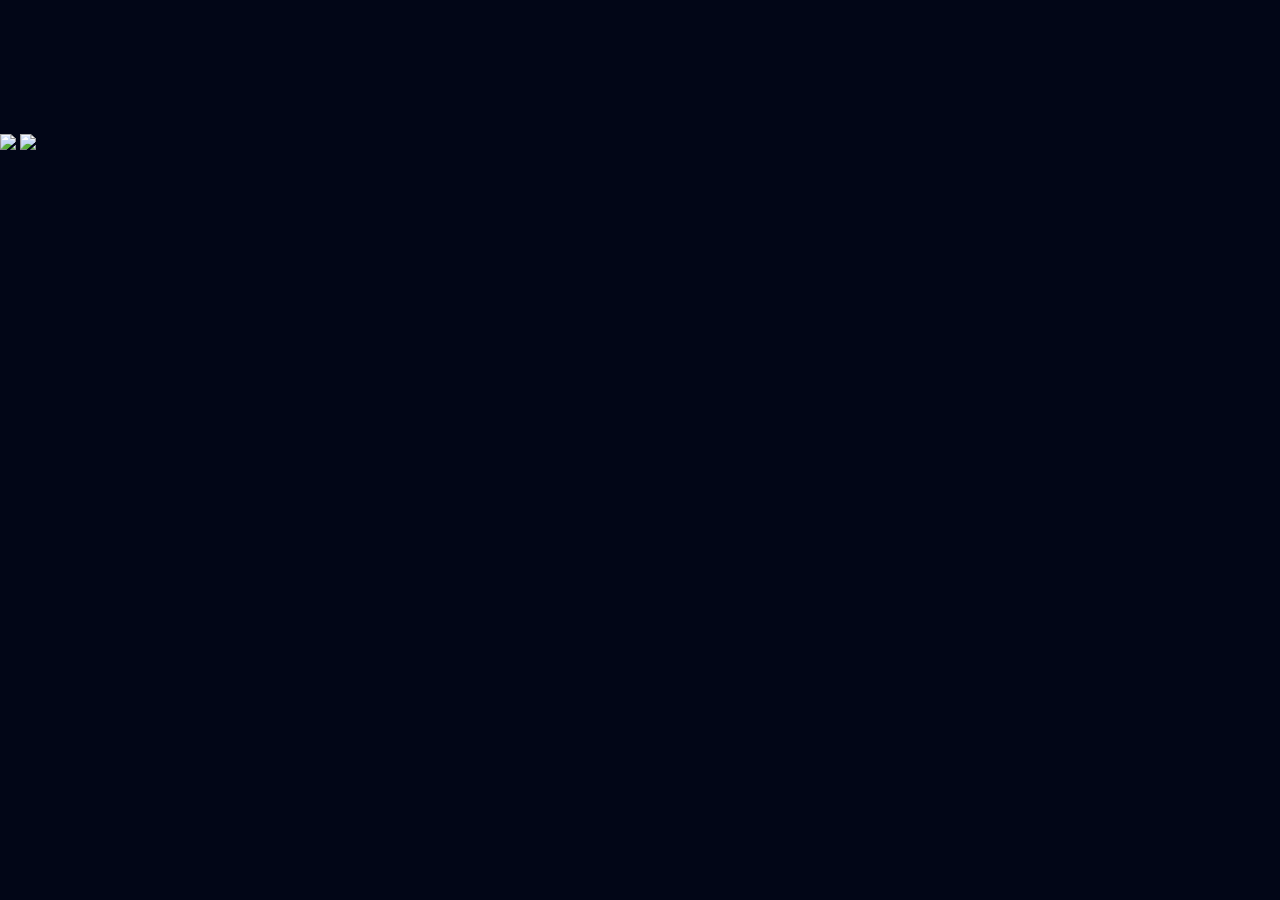
==== index.html @ 62adc8a5 "Add files via upload" ====
<!DOCTYPE html>
<html lang="fr">
<head>
  <meta charset="UTF-8" />
  <meta name="viewport" content="width=device-width, initial-scale=1.0" />
  <title>UniPop VR Hub</title>
  <link rel="stylesheet" href="style.css" />
  <script src="https://aframe.io/releases/1.6.0/aframe.min.js"></script>
</head>
<body>
  <a-scene vr-mode-ui="enabled: true" renderer="antialias: true; colorManagement: true" background="color: #020617">
    <a-assets>
      <img id="hub-bg" src="assets/hub-bg.jpg" />
      <img id="logo" src="assets/logo-unipop.png" />
      <video id="video-langues" src="videos/langues.mp4" crossorigin="anonymous" playsinline webkit-playsinline></video>
      <video id="video-ia" src="videos/ia.mp4" crossorigin="anonymous" playsinline webkit-playsinline></video>
      <video id="video-creativite" src="videos/creativite.mp4" crossorigin="anonymous" playsinline webkit-playsinline></video>
      <video id="video-bienetre" src="videos/bien-etre.mp4" crossorigin="anonymous" playsinline webkit-playsinline></video>
      <video id="video-cuisine" src="videos/cuisine.mp4" crossorigin="anonymous" playsinline webkit-playsinline></video>
    </a-assets>
    <a-entity id="cameraRig">
      <a-camera position="0 1.6 0" look-controls wasd-controls="enabled: false">
        <a-cursor fuse="true" fuse-timeout="900" color="#ffffff" raycaster="objects: .clickable"></a-cursor>
      </a-camera>
    </a-entity>
    <a-sky id="sky" src="#hub-bg" rotation="0 -90 0"></a-sky>
    <a-entity id="hub"></a-entity>
    <a-entity id="videoUI" visible="false"></a-entity>
  </a-scene>
  <script src="app.js"></script>
</body>
</html>
---- style.css ----
html,body{margin:0;padding:0;overflow:hidden;background:#020617;font-family:Arial,Helvetica,sans-serif;}
.a-enter-vr-button{background:rgba(0,0,0,.75)!important;border-radius:14px!important;}
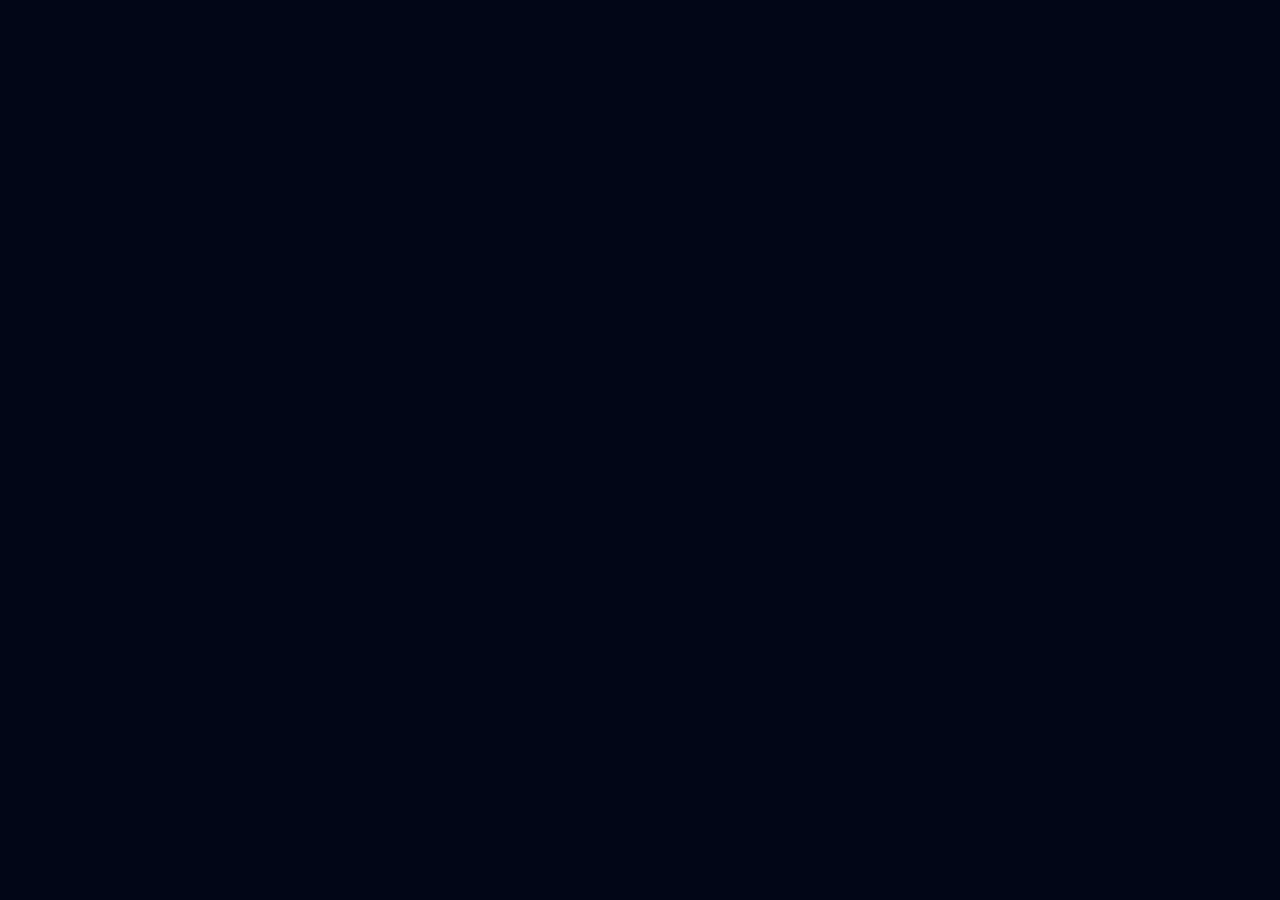
==== commit d0fb72d7: "Add files via upload" ====
--- a/index.html
+++ b/index.html
@@ -3,30 +3,120 @@
 <head>
   <meta charset="UTF-8" />
   <meta name="viewport" content="width=device-width, initial-scale=1.0" />
+
   <title>UniPop VR Hub</title>
+
   <link rel="stylesheet" href="style.css" />
   <script src="https://aframe.io/releases/1.6.0/aframe.min.js"></script>
 </head>
+
 <body>
-  <a-scene vr-mode-ui="enabled: true" renderer="antialias: true; colorManagement: true" background="color: #020617">
+  <a-scene
+    vr-mode-ui="enabled: true"
+    renderer="antialias: true; colorManagement: true"
+    background="color: #020617"
+  >
+
     <a-assets>
-      <img id="hub-bg" src="assets/hub-bg.jpg" />
-      <img id="logo" src="assets/logo-unipop.png" />
-      <video id="video-langues" src="videos/langues.mp4" crossorigin="anonymous" playsinline webkit-playsinline></video>
-      <video id="video-ia" src="videos/ia.mp4" crossorigin="anonymous" playsinline webkit-playsinline></video>
-      <video id="video-creativite" src="videos/creativite.mp4" crossorigin="anonymous" playsinline webkit-playsinline></video>
-      <video id="video-bienetre" src="videos/bien-etre.mp4" crossorigin="anonymous" playsinline webkit-playsinline></video>
-      <video id="video-cuisine" src="videos/cuisine.mp4" crossorigin="anonymous" playsinline webkit-playsinline></video>
+      <video id="video-langues" src="videos/langues.mp4" crossorigin="anonymous" playsinline webkit-playsinline preload="auto"></video>
+      <video id="video-ia" src="videos/ia.mp4" crossorigin="anonymous" playsinline webkit-playsinline preload="auto"></video>
+      <video id="video-creativite" src="videos/creativite.mp4" crossorigin="anonymous" playsinline webkit-playsinline preload="auto"></video>
+      <video id="video-bienetre" src="videos/bien-etre.mp4" crossorigin="anonymous" playsinline webkit-playsinline preload="auto"></video>
+      <video id="video-cuisine" src="videos/cuisine.mp4" crossorigin="anonymous" playsinline webkit-playsinline preload="auto"></video>
     </a-assets>
+
+    <a-sky id="sky" color="#020617"></a-sky>
+
+    <a-entity id="stars"></a-entity>
+
     <a-entity id="cameraRig">
       <a-camera position="0 1.6 0" look-controls wasd-controls="enabled: false">
-        <a-cursor fuse="true" fuse-timeout="900" color="#ffffff" raycaster="objects: .clickable"></a-cursor>
+        <a-cursor
+          fuse="true"
+          fuse-timeout="900"
+          color="#ffffff"
+          raycaster="objects: .clickable"
+          geometry="primitive: ring; radiusInner: 0.012; radiusOuter: 0.022"
+          material="color: white; shader: flat"
+        ></a-cursor>
       </a-camera>
     </a-entity>
-    <a-sky id="sky" src="#hub-bg" rotation="0 -90 0"></a-sky>
-    <a-entity id="hub"></a-entity>
-    <a-entity id="videoUI" visible="false"></a-entity>
+
+    <a-entity id="hub">
+
+      <a-entity position="0 2.95 -4">
+        <a-text
+          value="UniPop"
+          align="center"
+          color="#ffffff"
+          width="5"
+          font="kelsonsans"
+        ></a-text>
+      </a-entity>
+
+      <a-entity position="0 2.5 -4">
+        <a-text
+          value="Hub immersif 360"
+          align="center"
+          color="#7dd3fc"
+          width="4.5"
+        ></a-text>
+      </a-entity>
+
+      <a-entity position="0 2.12 -4">
+        <a-text
+          value="Choisissez une experience"
+          align="center"
+          color="#c7d2fe"
+          width="4"
+        ></a-text>
+      </a-entity>
+
+      <a-entity class="category clickable" data-video="video-langues" position="-2.35 1.25 -4">
+        <a-rounded-card color="#123c69"></a-rounded-card>
+        <a-text value="Langues" align="center" position="0 0.03 0.04" color="#ffffff" width="4"></a-text>
+      </a-entity>
+
+      <a-entity class="category clickable" data-video="video-ia" position="0 1.25 -4">
+        <a-rounded-card color="#5b21b6"></a-rounded-card>
+        <a-text value="IA" align="center" position="0 0.03 0.04" color="#ffffff" width="4"></a-text>
+      </a-entity>
+
+      <a-entity class="category clickable" data-video="video-creativite" position="2.35 1.25 -4">
+        <a-rounded-card color="#be123c"></a-rounded-card>
+        <a-text value="Creativite" align="center" position="0 0.03 0.04" color="#ffffff" width="4"></a-text>
+      </a-entity>
+
+      <a-entity class="category clickable" data-video="video-bienetre" position="-1.15 0.35 -4">
+        <a-rounded-card color="#047857"></a-rounded-card>
+        <a-text value="Bien-etre" align="center" position="0 0.03 0.04" color="#ffffff" width="4"></a-text>
+      </a-entity>
+
+      <a-entity class="category clickable" data-video="video-cuisine" position="1.15 0.35 -4">
+        <a-rounded-card color="#c2410c"></a-rounded-card>
+        <a-text value="Cuisine" align="center" position="0 0.03 0.04" color="#ffffff" width="4"></a-text>
+      </a-entity>
+
+      <a-entity position="0 -0.55 -4">
+        <a-text
+          value="Regardez une categorie pendant 1 seconde pour lancer la video"
+          align="center"
+          color="#94a3b8"
+          width="4.5"
+        ></a-text>
+      </a-entity>
+
+    </a-entity>
+
+    <a-entity id="videoUI" visible="false">
+      <a-entity id="backButton" class="clickable" position="0 2.65 -3">
+        <a-plane width="2.25" height="0.55" color="#000000" opacity="0.82" material="shader: flat"></a-plane>
+        <a-text value="Retour au Hub" align="center" position="0 0 0.03" color="#ffffff" width="4"></a-text>
+      </a-entity>
+    </a-entity>
+
   </a-scene>
+
   <script src="app.js"></script>
 </body>
-</html>+</html>
--- a/style.css
+++ b/style.css
@@ -1,2 +1,13 @@
-html,body{margin:0;padding:0;overflow:hidden;background:#020617;font-family:Arial,Helvetica,sans-serif;}
-.a-enter-vr-button{background:rgba(0,0,0,.75)!important;border-radius:14px!important;}+html,
+body {
+  margin: 0;
+  padding: 0;
+  overflow: hidden;
+  background: #020617;
+  font-family: Arial, Helvetica, sans-serif;
+}
+
+.a-enter-vr-button {
+  background: rgba(0, 0, 0, 0.8) !important;
+  border-radius: 14px !important;
+}
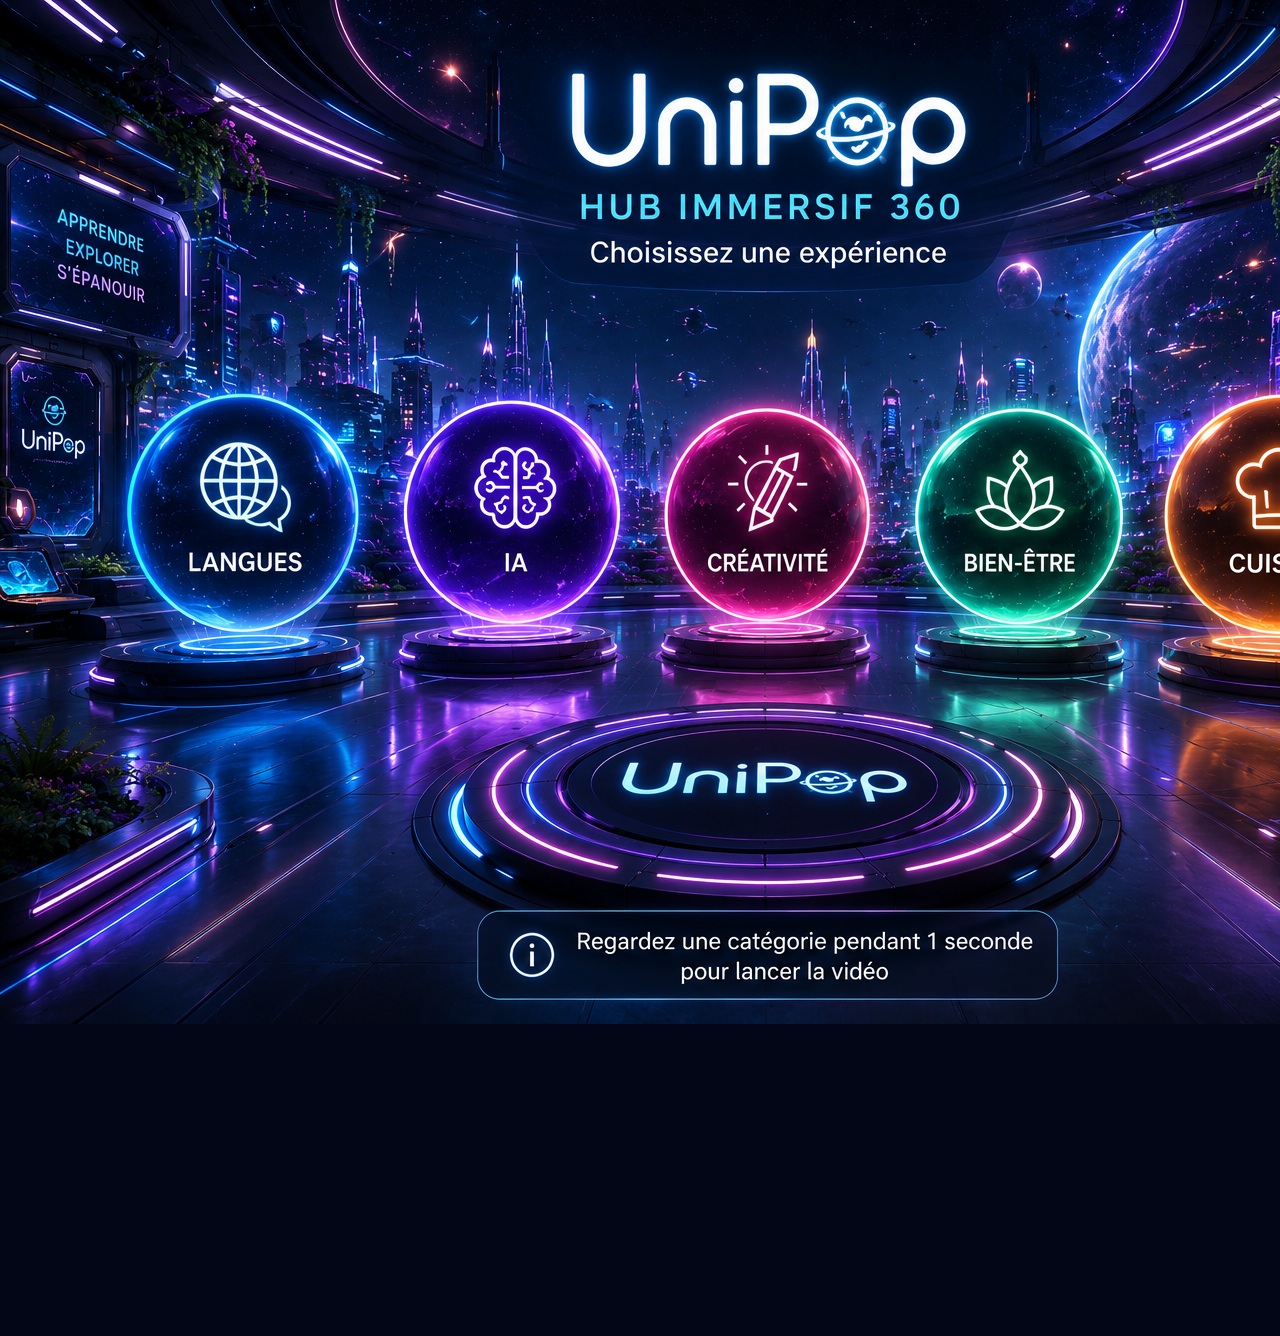
==== commit e299d239: "Add files via upload" ====
--- a/index.html
+++ b/index.html
@@ -4,7 +4,7 @@
   <meta charset="UTF-8" />
   <meta name="viewport" content="width=device-width, initial-scale=1.0" />
 
-  <title>UniPop VR Hub</title>
+  <title>UniPop VR Hub 360</title>
 
   <link rel="stylesheet" href="style.css" />
   <script src="https://aframe.io/releases/1.6.0/aframe.min.js"></script>
@@ -13,11 +13,13 @@
 <body>
   <a-scene
     vr-mode-ui="enabled: true"
-    renderer="antialias: true; colorManagement: true"
+    renderer="antialias: true; colorManagement: true; physicallyCorrectLights: true"
     background="color: #020617"
   >
 
-    <a-assets>
+    <a-assets timeout="30000">
+      <img id="hub-bg" src="assets/unipop-hub-bg.png" />
+
       <video id="video-langues" src="videos/langues.mp4" crossorigin="anonymous" playsinline webkit-playsinline preload="auto"></video>
       <video id="video-ia" src="videos/ia.mp4" crossorigin="anonymous" playsinline webkit-playsinline preload="auto"></video>
       <video id="video-creativite" src="videos/creativite.mp4" crossorigin="anonymous" playsinline webkit-playsinline preload="auto"></video>
@@ -25,93 +27,89 @@
       <video id="video-cuisine" src="videos/cuisine.mp4" crossorigin="anonymous" playsinline webkit-playsinline preload="auto"></video>
     </a-assets>
 
-    <a-sky id="sky" color="#020617"></a-sky>
-
-    <a-entity id="stars"></a-entity>
+    <a-sky id="videoSky" color="#020617"></a-sky>
 
     <a-entity id="cameraRig">
-      <a-camera position="0 1.6 0" look-controls wasd-controls="enabled: false">
+      <a-camera id="camera" position="0 1.6 0" look-controls wasd-controls="enabled: false">
         <a-cursor
+          id="cursor"
           fuse="true"
-          fuse-timeout="900"
+          fuse-timeout="1000"
           color="#ffffff"
           raycaster="objects: .clickable"
-          geometry="primitive: ring; radiusInner: 0.012; radiusOuter: 0.022"
-          material="color: white; shader: flat"
+          geometry="primitive: ring; radiusInner: 0.011; radiusOuter: 0.022"
+          material="color: #ffffff; shader: flat"
         ></a-cursor>
       </a-camera>
     </a-entity>
 
-    <a-entity id="hub">
+    <a-entity id="hubRoot" position="0 1.6 -5.4">
 
-      <a-entity position="0 2.95 -4">
-        <a-text
-          value="UniPop"
-          align="center"
-          color="#ffffff"
-          width="5"
-          font="kelsonsans"
-        ></a-text>
+      <a-plane
+        id="hubImage"
+        src="#hub-bg"
+        width="9.8"
+        height="5.5125"
+        position="0 0 0"
+        material="shader: flat; transparent: false"
+      ></a-plane>
+
+      <a-entity id="hotspot-langues" class="clickable hotspot" data-video="video-langues" position="-3.35 -0.92 0.06">
+        <a-circle radius="0.72" material="color: #00aaff; opacity: 0.05; transparent: true; shader: flat"></a-circle>
       </a-entity>
 
-      <a-entity position="0 2.5 -4">
-        <a-text
-          value="Hub immersif 360"
-          align="center"
-          color="#7dd3fc"
-          width="4.5"
-        ></a-text>
+      <a-entity id="hotspot-ia" class="clickable hotspot" data-video="video-ia" position="-1.66 -0.86 0.06">
+        <a-circle radius="0.70" material="color: #b100ff; opacity: 0.05; transparent: true; shader: flat"></a-circle>
       </a-entity>
 
-      <a-entity position="0 2.12 -4">
-        <a-text
-          value="Choisissez une experience"
-          align="center"
-          color="#c7d2fe"
-          width="4"
-        ></a-text>
+      <a-entity id="hotspot-creativite" class="clickable hotspot" data-video="video-creativite" position="0.02 -0.82 0.06">
+        <a-circle radius="0.72" material="color: #ff2bbf; opacity: 0.05; transparent: true; shader: flat"></a-circle>
       </a-entity>
 
-      <a-entity class="category clickable" data-video="video-langues" position="-2.35 1.25 -4">
-        <a-rounded-card color="#123c69"></a-rounded-card>
-        <a-text value="Langues" align="center" position="0 0.03 0.04" color="#ffffff" width="4"></a-text>
+      <a-entity id="hotspot-bienetre" class="clickable hotspot" data-video="video-bienetre" position="1.73 -0.84 0.06">
+        <a-circle radius="0.70" material="color: #00ffd0; opacity: 0.05; transparent: true; shader: flat"></a-circle>
       </a-entity>
 
-      <a-entity class="category clickable" data-video="video-ia" position="0 1.25 -4">
-        <a-rounded-card color="#5b21b6"></a-rounded-card>
-        <a-text value="IA" align="center" position="0 0.03 0.04" color="#ffffff" width="4"></a-text>
+      <a-entity id="hotspot-cuisine" class="clickable hotspot" data-video="video-cuisine" position="3.42 -0.86 0.06">
+        <a-circle radius="0.70" material="color: #ff8a00; opacity: 0.05; transparent: true; shader: flat"></a-circle>
       </a-entity>
 
-      <a-entity class="category clickable" data-video="video-creativite" position="2.35 1.25 -4">
-        <a-rounded-card color="#be123c"></a-rounded-card>
-        <a-text value="Creativite" align="center" position="0 0.03 0.04" color="#ffffff" width="4"></a-text>
-      </a-entity>
-
-      <a-entity class="category clickable" data-video="video-bienetre" position="-1.15 0.35 -4">
-        <a-rounded-card color="#047857"></a-rounded-card>
-        <a-text value="Bien-etre" align="center" position="0 0.03 0.04" color="#ffffff" width="4"></a-text>
-      </a-entity>
-
-      <a-entity class="category clickable" data-video="video-cuisine" position="1.15 0.35 -4">
-        <a-rounded-card color="#c2410c"></a-rounded-card>
-        <a-text value="Cuisine" align="center" position="0 0.03 0.04" color="#ffffff" width="4"></a-text>
-      </a-entity>
-
-      <a-entity position="0 -0.55 -4">
-        <a-text
-          value="Regardez une categorie pendant 1 seconde pour lancer la video"
-          align="center"
-          color="#94a3b8"
-          width="4.5"
-        ></a-text>
+      <a-entity id="debugNames" visible="false">
+        <a-text value="LANGUES" position="-3.35 -1.65 0.1" align="center" color="#ffffff" width="2"></a-text>
+        <a-text value="IA" position="-1.66 -1.65 0.1" align="center" color="#ffffff" width="2"></a-text>
+        <a-text value="CREATIVITE" position="0.02 -1.65 0.1" align="center" color="#ffffff" width="2"></a-text>
+        <a-text value="BIEN-ETRE" position="1.73 -1.65 0.1" align="center" color="#ffffff" width="2"></a-text>
+        <a-text value="CUISINE" position="3.42 -1.65 0.1" align="center" color="#ffffff" width="2"></a-text>
       </a-entity>
 
     </a-entity>
 
     <a-entity id="videoUI" visible="false">
-      <a-entity id="backButton" class="clickable" position="0 2.65 -3">
-        <a-plane width="2.25" height="0.55" color="#000000" opacity="0.82" material="shader: flat"></a-plane>
-        <a-text value="Retour au Hub" align="center" position="0 0 0.03" color="#ffffff" width="4"></a-text>
+      <a-entity id="backButton" class="clickable" position="0 2.9 -3">
+        <a-plane
+          width="2.55"
+          height="0.58"
+          color="#000814"
+          opacity="0.86"
+          material="shader: flat; transparent: true"
+        ></a-plane>
+
+        <a-plane
+          width="2.62"
+          height="0.65"
+          position="0 0 -0.01"
+          color="#38bdf8"
+          opacity="0.18"
+          material="shader: flat; transparent: true"
+        ></a-plane>
+
+        <a-text
+          value="Retour au Hub"
+          align="center"
+          position="0 0 0.04"
+          color="#ffffff"
+          width="4"
+        ></a-text>
       </a-entity>
     </a-entity>
 
--- a/style.css
+++ b/style.css
@@ -8,6 +8,10 @@
 }
 
 .a-enter-vr-button {
-  background: rgba(0, 0, 0, 0.8) !important;
+  background: rgba(0, 0, 0, 0.82) !important;
   border-radius: 14px !important;
 }
+
+.a-enter-vr-button:hover {
+  background: rgba(14, 165, 233, 0.85) !important;
+}
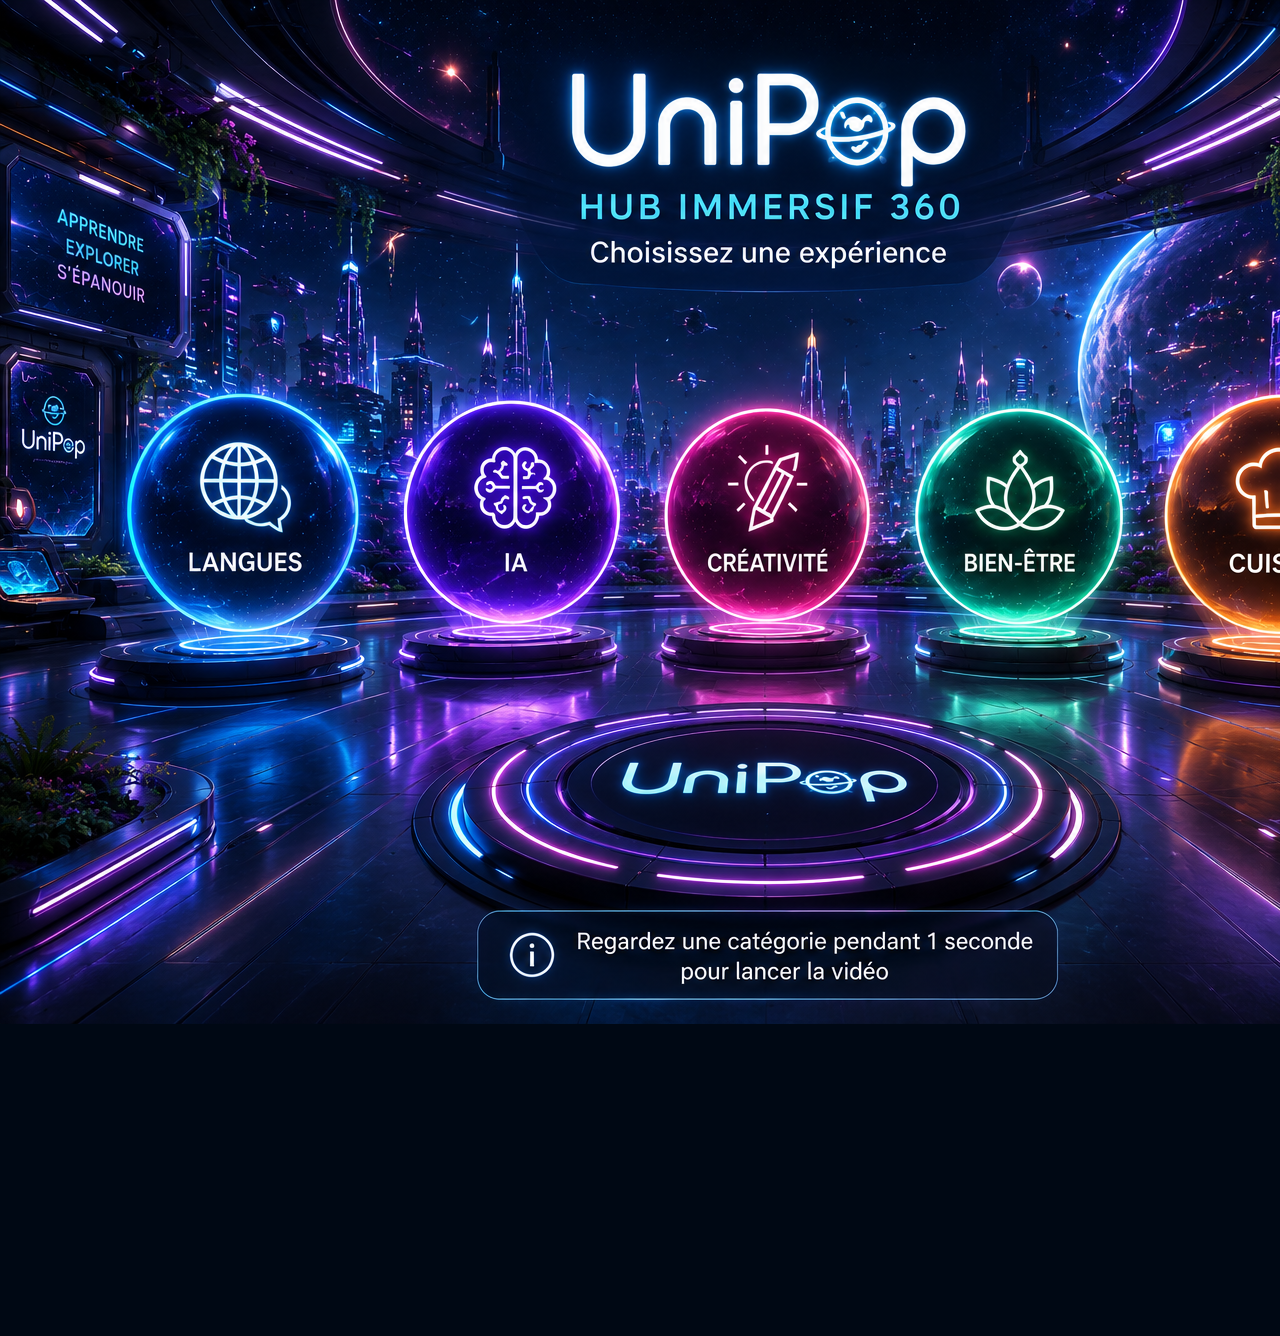
==== commit bd87d42d: "Add files via upload" ====
--- a/index.html
+++ b/index.html
@@ -4,7 +4,7 @@
   <meta charset="UTF-8" />
   <meta name="viewport" content="width=device-width, initial-scale=1.0" />
 
-  <title>UniPop VR Hub 360</title>
+  <title>UniPop VR Hub</title>
 
   <link rel="stylesheet" href="style.css" />
   <script src="https://aframe.io/releases/1.6.0/aframe.min.js"></script>
@@ -13,12 +13,12 @@
 <body>
   <a-scene
     vr-mode-ui="enabled: true"
-    renderer="antialias: true; colorManagement: true; physicallyCorrectLights: true"
-    background="color: #020617"
+    renderer="antialias: true; colorManagement: true"
+    background="color: #000814"
   >
 
     <a-assets timeout="30000">
-      <img id="hub-bg" src="assets/unipop-hub-bg.png" />
+      <img id="hub-bg" src="assets/hub.jpg" />
 
       <video id="video-langues" src="videos/langues.mp4" crossorigin="anonymous" playsinline webkit-playsinline preload="auto"></video>
       <video id="video-ia" src="videos/ia.mp4" crossorigin="anonymous" playsinline webkit-playsinline preload="auto"></video>
@@ -27,89 +27,42 @@
       <video id="video-cuisine" src="videos/cuisine.mp4" crossorigin="anonymous" playsinline webkit-playsinline preload="auto"></video>
     </a-assets>
 
-    <a-sky id="videoSky" color="#020617"></a-sky>
+    <a-sky id="videoSky" color="#000814"></a-sky>
 
-    <a-entity id="cameraRig">
-      <a-camera id="camera" position="0 1.6 0" look-controls wasd-controls="enabled: false">
-        <a-cursor
-          id="cursor"
-          fuse="true"
-          fuse-timeout="1000"
-          color="#ffffff"
-          raycaster="objects: .clickable"
-          geometry="primitive: ring; radiusInner: 0.011; radiusOuter: 0.022"
-          material="color: #ffffff; shader: flat"
-        ></a-cursor>
-      </a-camera>
-    </a-entity>
+    <a-camera position="0 1.6 0" look-controls wasd-controls="enabled: false">
+      <a-cursor
+        fuse="true"
+        fuse-timeout="900"
+        color="#ffffff"
+        raycaster="objects: .clickable"
+        geometry="primitive: ring; radiusInner: 0.012; radiusOuter: 0.024"
+        material="color: #ffffff; shader: flat"
+      ></a-cursor>
+    </a-camera>
 
-    <a-entity id="hubRoot" position="0 1.6 -5.4">
+    <a-entity id="hub" position="0 1.6 -4.2">
 
       <a-plane
-        id="hubImage"
         src="#hub-bg"
-        width="9.8"
-        height="5.5125"
+        width="7.8"
+        height="4.3875"
         position="0 0 0"
-        material="shader: flat; transparent: false"
+        material="shader: flat"
       ></a-plane>
 
-      <a-entity id="hotspot-langues" class="clickable hotspot" data-video="video-langues" position="-3.35 -0.92 0.06">
-        <a-circle radius="0.72" material="color: #00aaff; opacity: 0.05; transparent: true; shader: flat"></a-circle>
-      </a-entity>
-
-      <a-entity id="hotspot-ia" class="clickable hotspot" data-video="video-ia" position="-1.66 -0.86 0.06">
-        <a-circle radius="0.70" material="color: #b100ff; opacity: 0.05; transparent: true; shader: flat"></a-circle>
-      </a-entity>
-
-      <a-entity id="hotspot-creativite" class="clickable hotspot" data-video="video-creativite" position="0.02 -0.82 0.06">
-        <a-circle radius="0.72" material="color: #ff2bbf; opacity: 0.05; transparent: true; shader: flat"></a-circle>
-      </a-entity>
-
-      <a-entity id="hotspot-bienetre" class="clickable hotspot" data-video="video-bienetre" position="1.73 -0.84 0.06">
-        <a-circle radius="0.70" material="color: #00ffd0; opacity: 0.05; transparent: true; shader: flat"></a-circle>
-      </a-entity>
-
-      <a-entity id="hotspot-cuisine" class="clickable hotspot" data-video="video-cuisine" position="3.42 -0.86 0.06">
-        <a-circle radius="0.70" material="color: #ff8a00; opacity: 0.05; transparent: true; shader: flat"></a-circle>
-      </a-entity>
-
-      <a-entity id="debugNames" visible="false">
-        <a-text value="LANGUES" position="-3.35 -1.65 0.1" align="center" color="#ffffff" width="2"></a-text>
-        <a-text value="IA" position="-1.66 -1.65 0.1" align="center" color="#ffffff" width="2"></a-text>
-        <a-text value="CREATIVITE" position="0.02 -1.65 0.1" align="center" color="#ffffff" width="2"></a-text>
-        <a-text value="BIEN-ETRE" position="1.73 -1.65 0.1" align="center" color="#ffffff" width="2"></a-text>
-        <a-text value="CUISINE" position="3.42 -1.65 0.1" align="center" color="#ffffff" width="2"></a-text>
-      </a-entity>
+      <!-- Unsichtbare Klickzonen über den 5 Kugeln -->
+      <a-circle class="clickable hotspot" data-video="video-langues" position="-2.9 -0.65 0.04" radius="0.58" material="opacity: 0; transparent: true"></a-circle>
+      <a-circle class="clickable hotspot" data-video="video-ia" position="-1.45 -0.65 0.04" radius="0.58" material="opacity: 0; transparent: true"></a-circle>
+      <a-circle class="clickable hotspot" data-video="video-creativite" position="0 -0.65 0.04" radius="0.58" material="opacity: 0; transparent: true"></a-circle>
+      <a-circle class="clickable hotspot" data-video="video-bienetre" position="1.45 -0.65 0.04" radius="0.58" material="opacity: 0; transparent: true"></a-circle>
+      <a-circle class="clickable hotspot" data-video="video-cuisine" position="2.9 -0.65 0.04" radius="0.58" material="opacity: 0; transparent: true"></a-circle>
 
     </a-entity>
 
     <a-entity id="videoUI" visible="false">
-      <a-entity id="backButton" class="clickable" position="0 2.9 -3">
-        <a-plane
-          width="2.55"
-          height="0.58"
-          color="#000814"
-          opacity="0.86"
-          material="shader: flat; transparent: true"
-        ></a-plane>
-
-        <a-plane
-          width="2.62"
-          height="0.65"
-          position="0 0 -0.01"
-          color="#38bdf8"
-          opacity="0.18"
-          material="shader: flat; transparent: true"
-        ></a-plane>
-
-        <a-text
-          value="Retour au Hub"
-          align="center"
-          position="0 0 0.04"
-          color="#ffffff"
-          width="4"
-        ></a-text>
+      <a-entity id="backButton" class="clickable" position="0 2.75 -3">
+        <a-plane width="2.5" height="0.6" color="#000000" opacity="0.78" material="shader: flat; transparent: true"></a-plane>
+        <a-text value="Retour au Hub" align="center" position="0 0 0.04" color="#ffffff" width="4"></a-text>
       </a-entity>
     </a-entity>
 
--- a/style.css
+++ b/style.css
@@ -3,15 +3,10 @@
   margin: 0;
   padding: 0;
   overflow: hidden;
-  background: #020617;
-  font-family: Arial, Helvetica, sans-serif;
+  background: #000814;
 }
 
 .a-enter-vr-button {
-  background: rgba(0, 0, 0, 0.82) !important;
+  background: rgba(0, 0, 0, 0.8) !important;
   border-radius: 14px !important;
 }
-
-.a-enter-vr-button:hover {
-  background: rgba(14, 165, 233, 0.85) !important;
-}
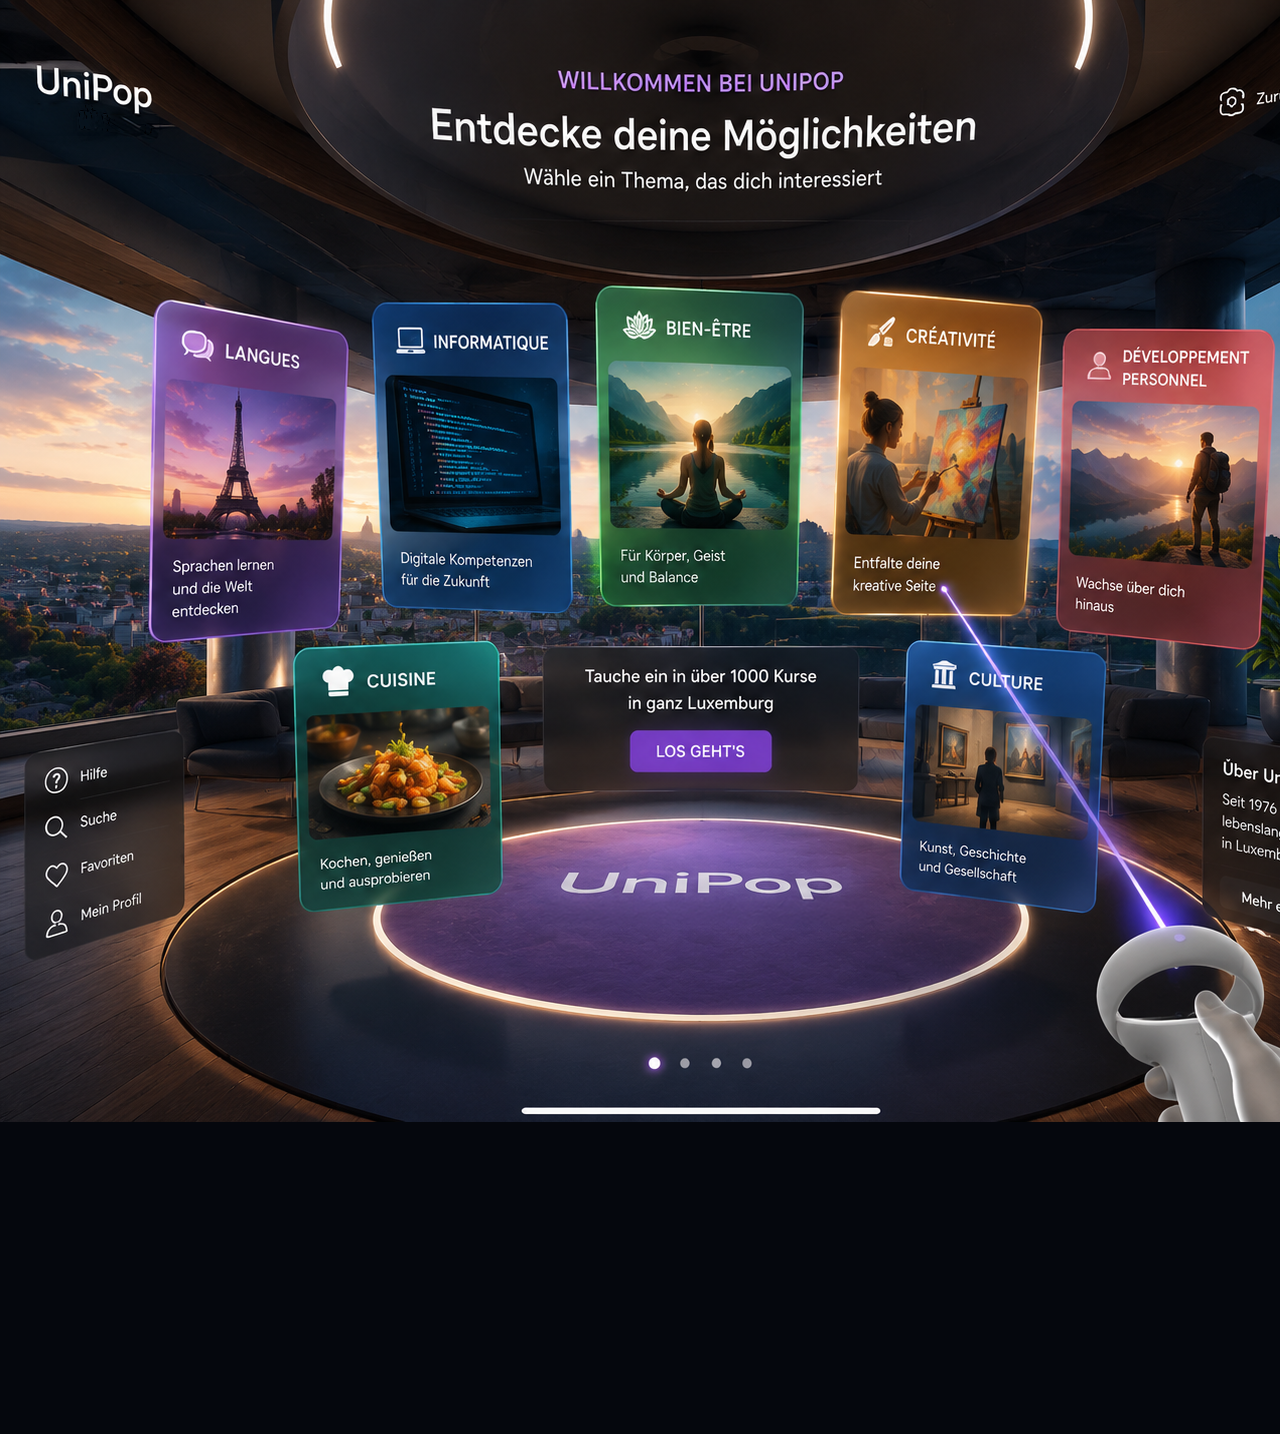
==== commit 021de52e: "Add files via upload" ====
--- a/index.html
+++ b/index.html
@@ -14,28 +14,31 @@
   <a-scene
     vr-mode-ui="enabled: true"
     renderer="antialias: true; colorManagement: true"
-    background="color: #000814"
+    background="color: #05070d"
   >
 
     <a-assets timeout="30000">
-      <img id="hub-bg" src="assets/hub.jpg" />
+      <img id="hub-bg" src="assets/unipop-hub.png" />
 
       <video id="video-langues" src="videos/langues.mp4" crossorigin="anonymous" playsinline webkit-playsinline preload="auto"></video>
-      <video id="video-ia" src="videos/ia.mp4" crossorigin="anonymous" playsinline webkit-playsinline preload="auto"></video>
+      <video id="video-informatique" src="videos/informatique.mp4" crossorigin="anonymous" playsinline webkit-playsinline preload="auto"></video>
+      <video id="video-bienetre" src="videos/bien-etre.mp4" crossorigin="anonymous" playsinline webkit-playsinline preload="auto"></video>
       <video id="video-creativite" src="videos/creativite.mp4" crossorigin="anonymous" playsinline webkit-playsinline preload="auto"></video>
-      <video id="video-bienetre" src="videos/bien-etre.mp4" crossorigin="anonymous" playsinline webkit-playsinline preload="auto"></video>
+      <video id="video-developpement" src="videos/developpement-personnel.mp4" crossorigin="anonymous" playsinline webkit-playsinline preload="auto"></video>
       <video id="video-cuisine" src="videos/cuisine.mp4" crossorigin="anonymous" playsinline webkit-playsinline preload="auto"></video>
+      <video id="video-culture" src="videos/culture.mp4" crossorigin="anonymous" playsinline webkit-playsinline preload="auto"></video>
     </a-assets>
 
-    <a-sky id="videoSky" color="#000814"></a-sky>
+    <a-sky id="videoSky" color="#05070d"></a-sky>
 
     <a-camera position="0 1.6 0" look-controls wasd-controls="enabled: false">
       <a-cursor
+        id="cursor"
         fuse="true"
         fuse-timeout="900"
         color="#ffffff"
         raycaster="objects: .clickable"
-        geometry="primitive: ring; radiusInner: 0.012; radiusOuter: 0.024"
+        geometry="primitive: ring; radiusInner: 0.011; radiusOuter: 0.024"
         material="color: #ffffff; shader: flat"
       ></a-cursor>
     </a-camera>
@@ -43,25 +46,33 @@
     <a-entity id="hub" position="0 1.6 -4.2">
 
       <a-plane
+        id="hubImage"
         src="#hub-bg"
-        width="7.8"
-        height="4.3875"
+        width="8.8"
+        height="7.042511"
         position="0 0 0"
         material="shader: flat"
       ></a-plane>
 
-      <!-- Unsichtbare Klickzonen über den 5 Kugeln -->
-      <a-circle class="clickable hotspot" data-video="video-langues" position="-2.9 -0.65 0.04" radius="0.58" material="opacity: 0; transparent: true"></a-circle>
-      <a-circle class="clickable hotspot" data-video="video-ia" position="-1.45 -0.65 0.04" radius="0.58" material="opacity: 0; transparent: true"></a-circle>
-      <a-circle class="clickable hotspot" data-video="video-creativite" position="0 -0.65 0.04" radius="0.58" material="opacity: 0; transparent: true"></a-circle>
-      <a-circle class="clickable hotspot" data-video="video-bienetre" position="1.45 -0.65 0.04" radius="0.58" material="opacity: 0; transparent: true"></a-circle>
-      <a-circle class="clickable hotspot" data-video="video-cuisine" position="2.9 -0.65 0.04" radius="0.58" material="opacity: 0; transparent: true"></a-circle>
+      <!-- Unsichtbare Klickzonen exakt auf den Karten -->
+      <a-plane class="clickable hotspot" data-video="video-langues" position="-2.72 0.62 0.05" width="1.18" height="1.52" material="opacity: 0; transparent: true"></a-plane>
+      <a-plane class="clickable hotspot" data-video="video-informatique" position="-1.37 0.77 0.05" width="1.18" height="1.50" material="opacity: 0; transparent: true"></a-plane>
+      <a-plane class="clickable hotspot" data-video="video-bienetre" position="0.00 0.85 0.05" width="1.18" height="1.50" material="opacity: 0; transparent: true"></a-plane>
+      <a-plane class="clickable hotspot" data-video="video-creativite" position="1.36 0.77 0.05" width="1.18" height="1.50" material="opacity: 0; transparent: true"></a-plane>
+      <a-plane class="clickable hotspot" data-video="video-developpement" position="2.72 0.62 0.05" width="1.18" height="1.52" material="opacity: 0; transparent: true"></a-plane>
+
+      <a-plane class="clickable hotspot" data-video="video-cuisine" position="-1.76 -1.06 0.05" width="1.18" height="1.50" material="opacity: 0; transparent: true"></a-plane>
+      <a-plane class="clickable hotspot" data-video="video-culture" position="1.95 -1.06 0.05" width="1.18" height="1.50" material="opacity: 0; transparent: true"></a-plane>
+
+      <a-plane id="startButton" class="clickable" position="0 -0.82 0.06" width="1.55" height="0.42" material="opacity: 0; transparent: true"></a-plane>
+      <a-plane id="backStartButton" class="clickable" position="3.62 2.18 0.06" width="1.35" height="0.35" material="opacity: 0; transparent: true"></a-plane>
 
     </a-entity>
 
     <a-entity id="videoUI" visible="false">
-      <a-entity id="backButton" class="clickable" position="0 2.75 -3">
-        <a-plane width="2.5" height="0.6" color="#000000" opacity="0.78" material="shader: flat; transparent: true"></a-plane>
+      <a-entity id="backButton" class="clickable" position="0 2.8 -3">
+        <a-plane width="2.55" height="0.62" color="#05070d" opacity="0.88" material="shader: flat; transparent: true"></a-plane>
+        <a-plane width="2.65" height="0.72" position="0 0 -0.01" color="#a855f7" opacity="0.22" material="shader: flat; transparent: true"></a-plane>
         <a-text value="Retour au Hub" align="center" position="0 0 0.04" color="#ffffff" width="4"></a-text>
       </a-entity>
     </a-entity>
--- a/style.css
+++ b/style.css
@@ -3,10 +3,14 @@
   margin: 0;
   padding: 0;
   overflow: hidden;
-  background: #000814;
+  background: #05070d;
 }
 
 .a-enter-vr-button {
-  background: rgba(0, 0, 0, 0.8) !important;
+  background: rgba(0, 0, 0, 0.82) !important;
   border-radius: 14px !important;
 }
+
+.a-enter-vr-button:hover {
+  background: rgba(168, 85, 247, 0.88) !important;
+}
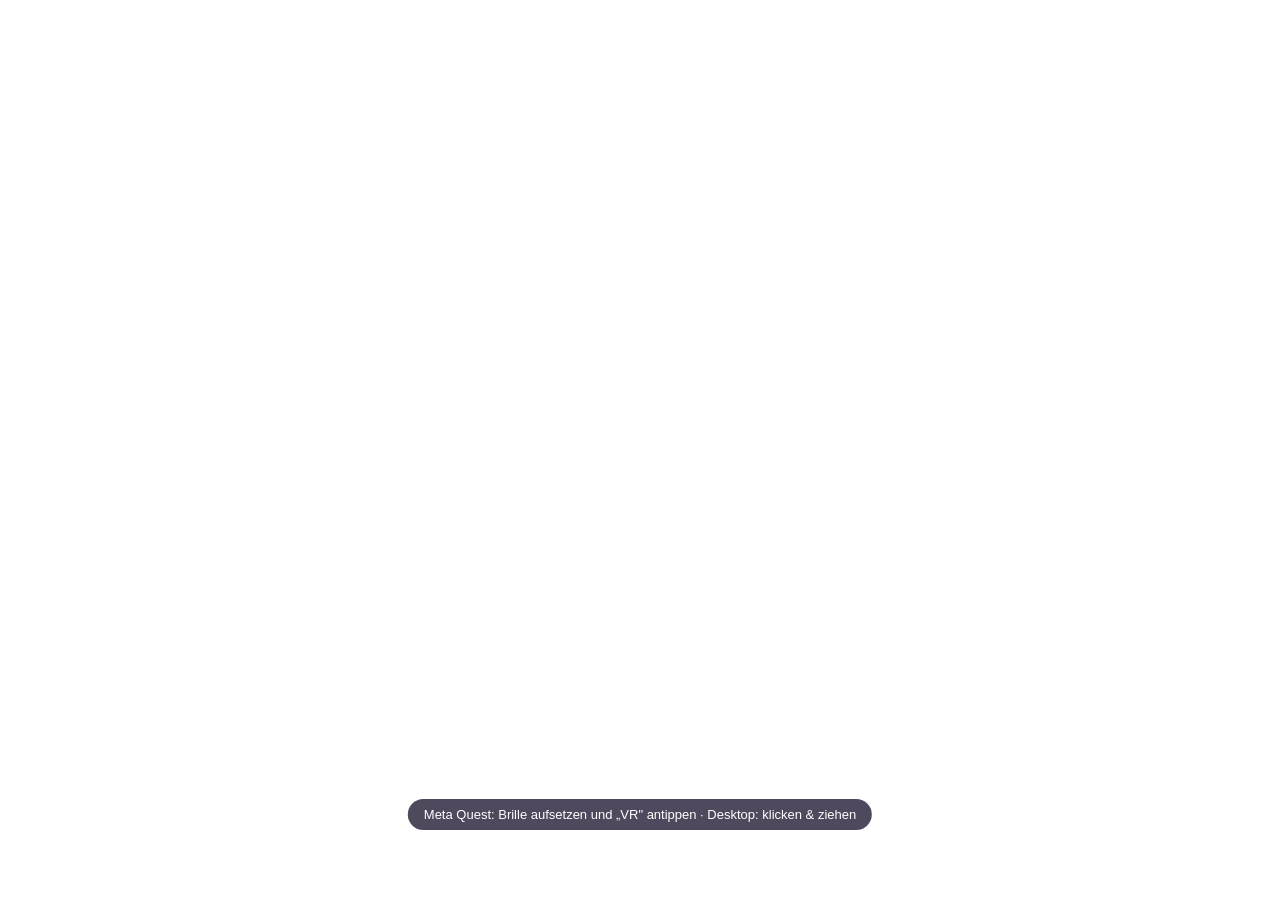
==== commit 825ef37e: "Add files via upload" ====
--- a/index.html
+++ b/index.html
@@ -1,84 +1,153 @@
 <!DOCTYPE html>
-<html lang="fr">
+<html lang="de">
 <head>
   <meta charset="UTF-8" />
   <meta name="viewport" content="width=device-width, initial-scale=1.0" />
+  <title>UniPop VR – Entdecke deine Möglichkeiten</title>
+  <meta name="description" content="UniPop VR-Hub: Wähle eine Kategorie und tauche in ein 360°-Erlebnis ein." />
 
-  <title>UniPop VR Hub</title>
+  <!-- A-Frame WebXR Framework -->
+  <script src="https://aframe.io/releases/1.5.0/aframe.min.js"></script>
 
-  <link rel="stylesheet" href="style.css" />
-  <script src="https://aframe.io/releases/1.6.0/aframe.min.js"></script>
+  <!-- UniPop App-Logik -->
+  <script src="js/app.js" defer></script>
+
+  <style>
+    html, body { margin: 0; padding: 0; }
+    .a-enter-vr-button { background-color: #7C3AED !important; }
+
+    /* 2D-Hinweis auf Desktop/Smartphone */
+    #flat-hint {
+      position: fixed;
+      bottom: 70px;
+      left: 50%;
+      transform: translateX(-50%);
+      font-family: -apple-system, 'Segoe UI', Roboto, sans-serif;
+      font-size: 13px;
+      color: #fff;
+      background: rgba(20, 12, 40, 0.75);
+      padding: 8px 16px;
+      border-radius: 20px;
+      z-index: 999;
+      pointer-events: none;
+      user-select: none;
+    }
+  </style>
 </head>
+<body>
 
-<body>
+  <div id="flat-hint">Meta Quest: Brille aufsetzen und „VR" antippen · Desktop: klicken &amp; ziehen</div>
+
   <a-scene
-    vr-mode-ui="enabled: true"
-    renderer="antialias: true; colorManagement: true"
-    background="color: #05070d"
-  >
+    renderer="antialias: true; colorManagement: true; foveationLevel: 1"
+    background="color: #0b0820"
+    loading-screen="dotsColor: #7C3AED; backgroundColor: #0b0820"
+    unipop-hub>
 
-    <a-assets timeout="30000">
-      <img id="hub-bg" src="assets/unipop-hub.png" />
-
-      <video id="video-langues" src="videos/langues.mp4" crossorigin="anonymous" playsinline webkit-playsinline preload="auto"></video>
-      <video id="video-informatique" src="videos/informatique.mp4" crossorigin="anonymous" playsinline webkit-playsinline preload="auto"></video>
-      <video id="video-bienetre" src="videos/bien-etre.mp4" crossorigin="anonymous" playsinline webkit-playsinline preload="auto"></video>
-      <video id="video-creativite" src="videos/creativite.mp4" crossorigin="anonymous" playsinline webkit-playsinline preload="auto"></video>
-      <video id="video-developpement" src="videos/developpement-personnel.mp4" crossorigin="anonymous" playsinline webkit-playsinline preload="auto"></video>
-      <video id="video-cuisine" src="videos/cuisine.mp4" crossorigin="anonymous" playsinline webkit-playsinline preload="auto"></video>
-      <video id="video-culture" src="videos/culture.mp4" crossorigin="anonymous" playsinline webkit-playsinline preload="auto"></video>
+    <!-- ===================== ASSETS ===================== -->
+    <a-assets timeout="10000">
+      <!-- Das 360°-Video wird zur Laufzeit per JS geladen (src wird dynamisch gesetzt),
+           damit nicht alle Videos gleichzeitig geladen werden. -->
+      <video id="video360"
+             playsinline
+             webkit-playsinline
+             crossorigin="anonymous"
+             preload="none"></video>
     </a-assets>
 
-    <a-sky id="videoSky" color="#05070d"></a-sky>
+    <!-- ===================== 360°-VIDEOSPHÄRE (anfangs unsichtbar) ===================== -->
+    <a-videosphere id="videosphere" src="#video360" visible="false" rotation="0 -90 0"></a-videosphere>
 
-    <a-camera position="0 1.6 0" look-controls wasd-controls="enabled: false">
-      <a-cursor
-        id="cursor"
-        fuse="true"
-        fuse-timeout="900"
-        color="#ffffff"
-        raycaster="objects: .clickable"
-        geometry="primitive: ring; radiusInner: 0.011; radiusOuter: 0.024"
-        material="color: #ffffff; shader: flat"
-      ></a-cursor>
-    </a-camera>
+    <!-- ===================== HUB (wird von js/app.js befüllt) ===================== -->
+    <a-entity id="hub">
 
-    <a-entity id="hub" position="0 1.6 -4.2">
+      <!-- Verlaufs-Himmel (Sonnenuntergang wie im Mockup) -->
+      <a-sky id="gradient-sky" material="shader: sunset-gradient" radius="80"></a-sky>
 
-      <a-plane
-        id="hubImage"
-        src="#hub-bg"
-        width="8.8"
-        height="7.042511"
-        position="0 0 0"
-        material="shader: flat"
-      ></a-plane>
+      <!-- Kuppel / Decke -->
+      <a-entity geometry="primitive: sphere; radius: 9; thetaLength: 60"
+                material="color: #16101f; side: back; metalness: 0.3; roughness: 0.8"
+                position="0 4.2 0"
+                scale="1 0.55 1"></a-entity>
 
-      <!-- Unsichtbare Klickzonen exakt auf den Karten -->
-      <a-plane class="clickable hotspot" data-video="video-langues" position="-2.72 0.62 0.05" width="1.18" height="1.52" material="opacity: 0; transparent: true"></a-plane>
-      <a-plane class="clickable hotspot" data-video="video-informatique" position="-1.37 0.77 0.05" width="1.18" height="1.50" material="opacity: 0; transparent: true"></a-plane>
-      <a-plane class="clickable hotspot" data-video="video-bienetre" position="0.00 0.85 0.05" width="1.18" height="1.50" material="opacity: 0; transparent: true"></a-plane>
-      <a-plane class="clickable hotspot" data-video="video-creativite" position="1.36 0.77 0.05" width="1.18" height="1.50" material="opacity: 0; transparent: true"></a-plane>
-      <a-plane class="clickable hotspot" data-video="video-developpement" position="2.72 0.62 0.05" width="1.18" height="1.52" material="opacity: 0; transparent: true"></a-plane>
+      <!-- Leuchtring an der Decke -->
+      <a-torus position="0 4.6 0" rotation="90 0 0" radius="2.6" radius-tubular="0.025"
+               material="color: #f5e9d0; emissive: #f5e9d0; emissiveIntensity: 1"></a-torus>
 
-      <a-plane class="clickable hotspot" data-video="video-cuisine" position="-1.76 -1.06 0.05" width="1.18" height="1.50" material="opacity: 0; transparent: true"></a-plane>
-      <a-plane class="clickable hotspot" data-video="video-culture" position="1.95 -1.06 0.05" width="1.18" height="1.50" material="opacity: 0; transparent: true"></a-plane>
+      <!-- Boden -->
+      <a-circle rotation="-90 0 0" radius="9" position="0 0 0"
+                material="color: #1b1326; metalness: 0.2; roughness: 0.9"></a-circle>
 
-      <a-plane id="startButton" class="clickable" position="0 -0.82 0.06" width="1.55" height="0.42" material="opacity: 0; transparent: true"></a-plane>
-      <a-plane id="backStartButton" class="clickable" position="3.62 2.18 0.06" width="1.35" height="0.35" material="opacity: 0; transparent: true"></a-plane>
+      <!-- Lila Plattform mit Leuchtring -->
+      <a-cylinder position="0 0.02 -2.5" radius="2.6" height="0.04"
+                  material="color: #3b2a5e; roughness: 0.7"></a-cylinder>
+      <a-torus position="0 0.05 -2.5" rotation="90 0 0" radius="2.6" radius-tubular="0.03"
+               material="color: #c9a86a; emissive: #e8c987; emissiveIntensity: 0.9"></a-torus>
+      <a-entity text="value: UniPop; align: center; color: #cfc6e8; width: 8"
+                position="0 0.07 -2.5" rotation="-90 0 0"></a-entity>
 
+      <!-- Willkommens-Panel oben -->
+      <a-entity id="welcome" position="0 3.05 -4.5">
+        <a-plane width="4.6" height="1.25" material="color: #14101e; opacity: 0.85" radius="0.1"></a-plane>
+        <a-entity text="value: WILLKOMMEN BEI UNIPOP; align: center; color: #a78bfa; width: 4.6; wrapCount: 40"
+                  position="0 0.42 0.01"></a-entity>
+        <a-entity text="value: Entdecke deine Möglichkeiten; align: center; color: #ffffff; width: 7; wrapCount: 32"
+                  position="0 0.08 0.01"></a-entity>
+        <a-entity text="value: Wähle ein Thema, das dich interessiert; align: center; color: #d8d4e8; width: 4; wrapCount: 44"
+                  position="0 -0.32 0.01"></a-entity>
+      </a-entity>
+
+      <!-- Info-Panel mit Start-Hinweis -->
+      <a-entity position="0 0.95 -3.4">
+        <a-plane width="2.4" height="0.7" material="color: #14101e; opacity: 0.85"></a-plane>
+        <a-entity text="value: Tauche ein in über 1000 Kurse\nin ganz Luxemburg; align: center; color: #ffffff; width: 3.2; wrapCount: 38"
+                  position="0 0.12 0.01"></a-entity>
+        <a-entity text="value: Seit 1976 für lebenslanges Lernen; align: center; color: #b9b2cc; width: 2.4; wrapCount: 44"
+                  position="0 -0.2 0.01"></a-entity>
+      </a-entity>
+
+      <!-- Die 5 Kategorie-Karten werden hier per JS eingefügt -->
+      <a-entity id="cards"></a-entity>
+
+      <!-- Licht -->
+      <a-entity light="type: ambient; color: #b9aee0; intensity: 0.7"></a-entity>
+      <a-entity light="type: directional; color: #ffd9a0; intensity: 0.8" position="-3 5 2"></a-entity>
     </a-entity>
 
-    <a-entity id="videoUI" visible="false">
-      <a-entity id="backButton" class="clickable" position="0 2.8 -3">
-        <a-plane width="2.55" height="0.62" color="#05070d" opacity="0.88" material="shader: flat; transparent: true"></a-plane>
-        <a-plane width="2.65" height="0.72" position="0 0 -0.01" color="#a855f7" opacity="0.22" material="shader: flat; transparent: true"></a-plane>
-        <a-text value="Retour au Hub" align="center" position="0 0 0.04" color="#ffffff" width="4"></a-text>
-      </a-entity>
+    <!-- ===================== VIDEO-UI (Zurück-Button + Lade-Anzeige) ===================== -->
+    <a-entity id="video-ui" visible="false">
+      <a-entity id="back-button" class="clickable"
+                geometry="primitive: plane; width: 1.4; height: 0.45"
+                material="color: #7C3AED; opacity: 0.92"
+                position="0 0.9 -2.2"
+                text="value: ← Zurück zum Hub; align: center; color: #ffffff; width: 2.6; wrapCount: 22"></a-entity>
+    </a-entity>
+
+    <a-entity id="loader" visible="false" position="0 1.6 -2.5"
+              text="value: Video wird geladen …; align: center; color: #ffffff; width: 3"></a-entity>
+
+    <a-entity id="error-panel" visible="false" position="0 1.3 -2.5">
+      <a-plane width="2.8" height="0.8" material="color: #3a1020; opacity: 0.92"></a-plane>
+      <a-entity id="error-text"
+                text="value: Video nicht gefunden.; align: center; color: #ffb4c0; width: 2.6; wrapCount: 40"
+                position="0 0 0.01"></a-entity>
+    </a-entity>
+
+    <!-- ===================== KAMERA + CONTROLLER ===================== -->
+    <a-entity id="rig" position="0 0 0.6">
+      <a-camera look-controls="pointerLockEnabled: false" wasd-controls-enabled="false">
+        <!-- Maus-Cursor für Desktop-Tests -->
+        <a-entity cursor="rayOrigin: mouse; fuse: false"
+                  raycaster="objects: .clickable; far: 30"></a-entity>
+      </a-camera>
+
+      <!-- Meta Quest 3 Controller mit Laser -->
+      <a-entity laser-controls="hand: left"
+                raycaster="objects: .clickable; far: 30; lineColor: #a78bfa; lineOpacity: 0.85"></a-entity>
+      <a-entity laser-controls="hand: right"
+                raycaster="objects: .clickable; far: 30; lineColor: #a78bfa; lineOpacity: 0.85"></a-entity>
     </a-entity>
 
   </a-scene>
-
-  <script src="app.js"></script>
 </body>
 </html>
